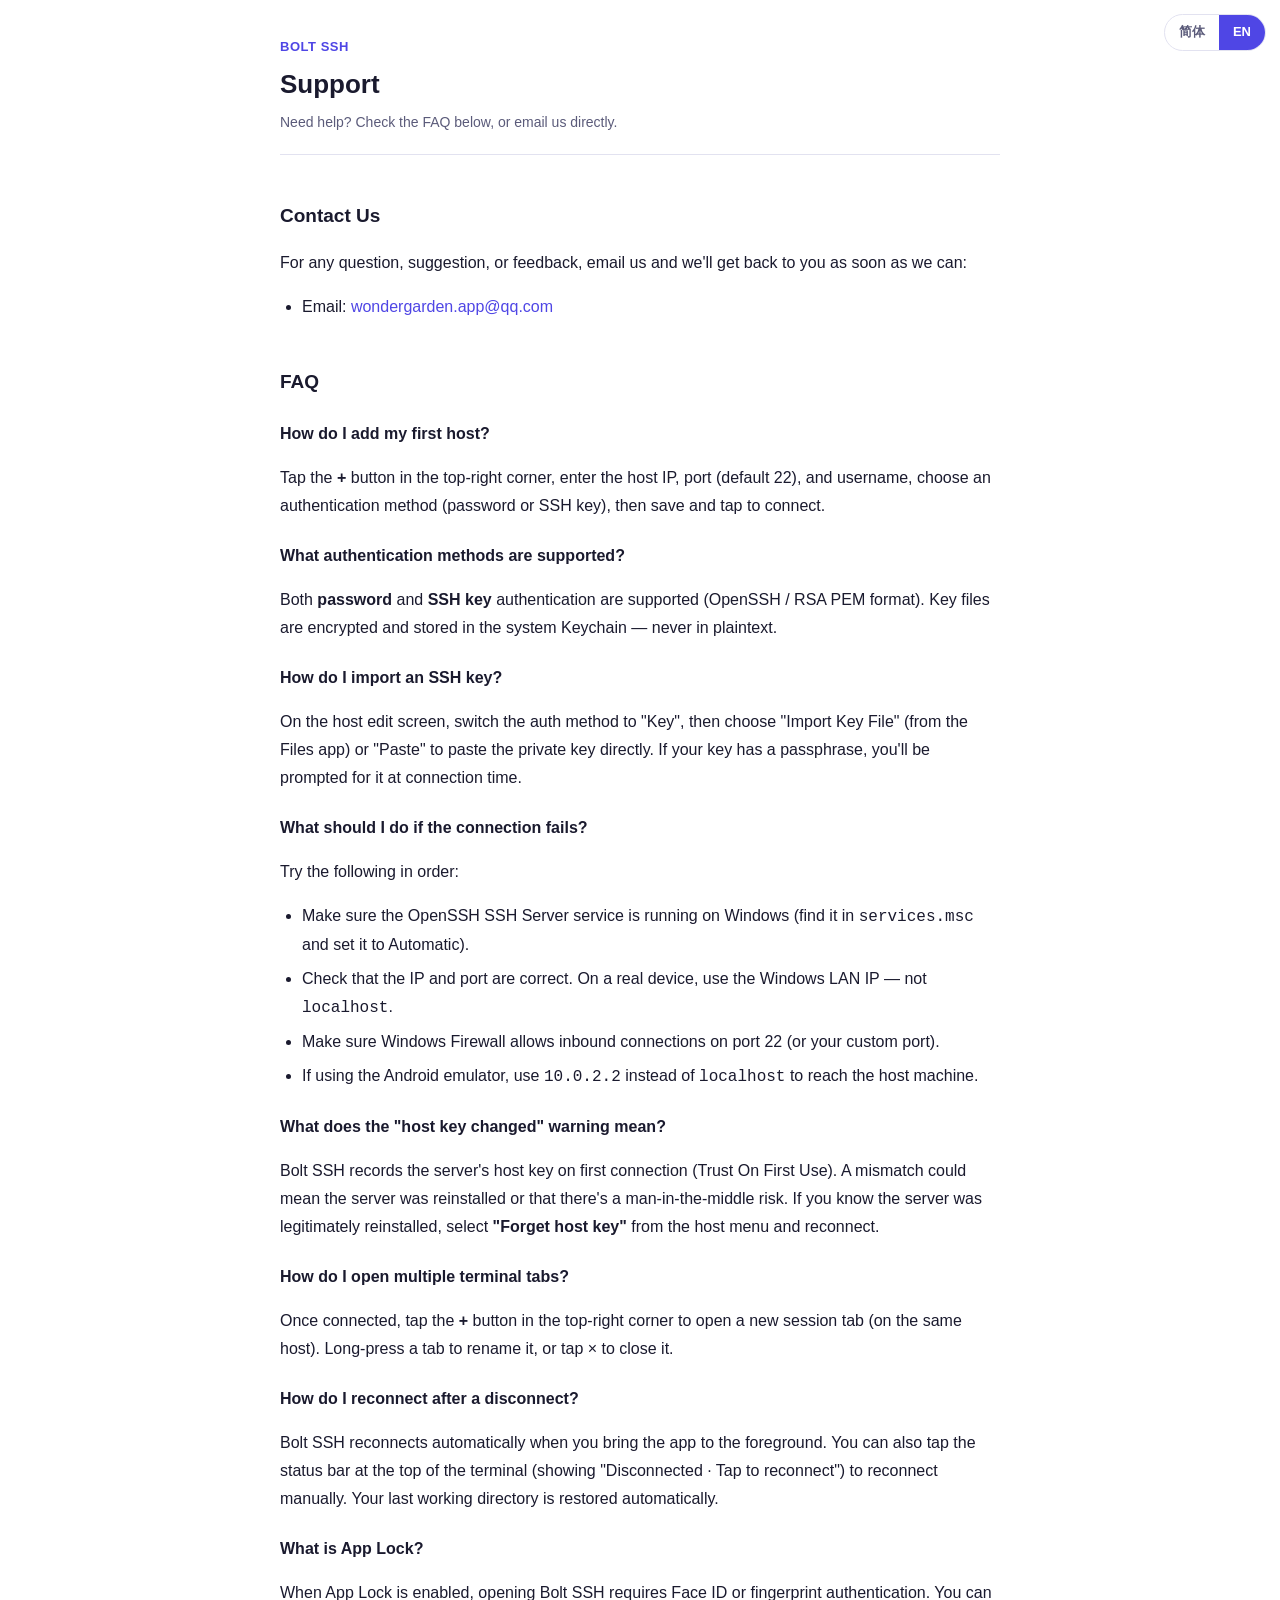
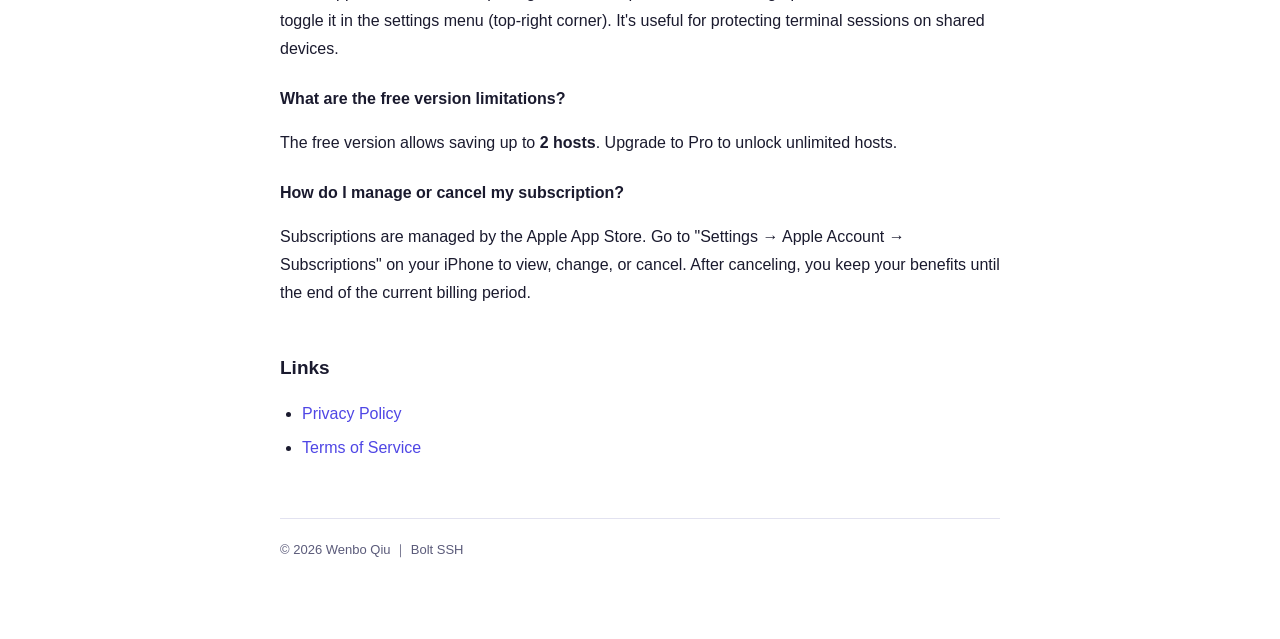
==== support.html @ b49fdead "feat: 初始化支持页——FAQ（中文 / English） Co-Authored-By: Claude Sonnet 4.6 <noreply@anthropic.com>" ====
<!DOCTYPE html>
<html lang="zh-Hans">
<head>
  <meta charset="UTF-8" />
  <meta name="viewport" content="width=device-width, initial-scale=1.0" />
  <meta name="robots" content="index,follow" />
  <title>Bolt SSH — 技术支持 / Support</title>
  <link rel="stylesheet" href="shared/base.css" />
  <style>
    .lang-switch {
      position: fixed; top: 14px; right: 14px; z-index: 20;
      display: inline-flex; background: var(--bg); border: 1px solid var(--border);
      border-radius: 999px; overflow: hidden; font-size: 13px; font-weight: 600;
    }
    .lang-switch button { border: none; background: transparent; color: var(--fg-muted); padding: 6px 14px; cursor: pointer; font: inherit; }
    .lang-switch button.on { background: var(--accent); color: #fff; }
    .lang-hans, .lang-en { display: none; }
    body.l-hans .lang-hans { display: inline; }
    body.l-en   .lang-en   { display: inline; }
    .faq-q { font-weight: 600; margin: 22px 0 6px; }
  </style>
</head>
<body class="l-hans">
  <div class="lang-switch">
    <button data-lang="hans" class="on">简体</button>
    <button data-lang="en">EN</button>
  </div>

  <div class="wrap">
    <header class="doc-header">
      <span class="app">Bolt SSH</span>
      <h1>
        <span class="lang-hans">技术支持</span>
        <span class="lang-en">Support</span>
      </h1>
      <p class="meta">
        <span class="lang-hans">需要帮助吗？先看下方常见问题，或直接写信给我们。</span>
        <span class="lang-en">Need help? Check the FAQ below, or email us directly.</span>
      </p>
    </header>

    <h2>
      <span class="lang-hans">联系我们</span>
      <span class="lang-en">Contact Us</span>
    </h2>
    <p>
      <span class="lang-hans">任何问题、建议或意见，欢迎来信，我们会尽快回复：</span>
      <span class="lang-en">For any question, suggestion, or feedback, email us and we'll get back to you as soon as we can:</span>
    </p>
    <ul>
      <li>Email: <a href="mailto:wondergarden.app@qq.com">wondergarden.app@qq.com</a></li>
    </ul>

    <h2>
      <span class="lang-hans">常见问题</span>
      <span class="lang-en">FAQ</span>
    </h2>

    <p class="faq-q">
      <span class="lang-hans">如何添加第一台主机？</span>
      <span class="lang-en">How do I add my first host?</span>
    </p>
    <p>
      <span class="lang-hans">点击右上角 <strong>+</strong> 按钮，填写主机 IP 地址、端口（默认 22）和用户名，选择认证方式（密码或 SSH 密钥），保存后即可点击连接。</span>
      <span class="lang-en">Tap the <strong>+</strong> button in the top-right corner, enter the host IP, port (default 22), and username, choose an authentication method (password or SSH key), then save and tap to connect.</span>
    </p>

    <p class="faq-q">
      <span class="lang-hans">支持哪些认证方式？</span>
      <span class="lang-en">What authentication methods are supported?</span>
    </p>
    <p>
      <span class="lang-hans">支持<strong>密码认证</strong>和 <strong>SSH 密钥认证</strong>（OpenSSH / RSA PEM 格式）。密钥文件加密存储在系统 Keychain 中，不会以明文保存。</span>
      <span class="lang-en">Both <strong>password</strong> and <strong>SSH key</strong> authentication are supported (OpenSSH / RSA PEM format). Key files are encrypted and stored in the system Keychain — never in plaintext.</span>
    </p>

    <p class="faq-q">
      <span class="lang-hans">如何导入 SSH 密钥？</span>
      <span class="lang-en">How do I import an SSH key?</span>
    </p>
    <p>
      <span class="lang-hans">进入主机编辑页，将认证方式切换为"密钥"，然后选择"导入密钥文件"（支持从文件 App 导入），或选择"粘贴"直接粘贴私钥内容。如果密钥设有口令，连接时会提示输入。</span>
      <span class="lang-en">On the host edit screen, switch the auth method to "Key", then choose "Import Key File" (from the Files app) or "Paste" to paste the private key directly. If your key has a passphrase, you'll be prompted for it at connection time.</span>
    </p>

    <p class="faq-q">
      <span class="lang-hans">连接失败怎么办？</span>
      <span class="lang-en">What should I do if the connection fails?</span>
    </p>
    <p>
      <span class="lang-hans">请按以下顺序检查：</span>
      <span class="lang-en">Try the following in order:</span>
    </p>
    <ul>
      <li>
        <span class="lang-hans">确认 Windows 端 OpenSSH 服务已启动（<code>services.msc</code> 中找到"OpenSSH SSH Server"并设为自动）。</span>
        <span class="lang-en">Make sure the OpenSSH SSH Server service is running on Windows (find it in <code>services.msc</code> and set it to Automatic).</span>
      </li>
      <li>
        <span class="lang-hans">确认 IP 地址和端口填写正确；真机连接局域网时请填 Windows 的局域网 IP，不要用 <code>localhost</code>。</span>
        <span class="lang-en">Check that the IP and port are correct. On a real device, use the Windows LAN IP — not <code>localhost</code>.</span>
      </li>
      <li>
        <span class="lang-hans">确认 Windows 防火墙允许 22 端口（或你自定义的端口）的入站连接。</span>
        <span class="lang-en">Make sure Windows Firewall allows inbound connections on port 22 (or your custom port).</span>
      </li>
      <li>
        <span class="lang-hans">模拟器连接宿主机请使用 <code>10.0.2.2</code> 而非 <code>localhost</code>。</span>
        <span class="lang-en">If using the Android emulator, use <code>10.0.2.2</code> instead of <code>localhost</code> to reach the host machine.</span>
      </li>
    </ul>

    <p class="faq-q">
      <span class="lang-hans">出现"主机密钥已变更"警告是什么意思？</span>
      <span class="lang-en">What does the "host key changed" warning mean?</span>
    </p>
    <p>
      <span class="lang-hans">Bolt SSH 在首次连接时会记录服务器的主机密钥（TOFU 机制）。如果密钥与之前不符，可能意味着服务器被重装或存在中间人风险。若你确认服务端刚刚重装过，请在主机菜单选择<strong>「忘记主机密钥」</strong>后重新连接。</span>
      <span class="lang-en">Bolt SSH records the server's host key on first connection (Trust On First Use). A mismatch could mean the server was reinstalled or that there's a man-in-the-middle risk. If you know the server was legitimately reinstalled, select <strong>"Forget host key"</strong> from the host menu and reconnect.</span>
    </p>

    <p class="faq-q">
      <span class="lang-hans">如何开启多个终端标签？</span>
      <span class="lang-en">How do I open multiple terminal tabs?</span>
    </p>
    <p>
      <span class="lang-hans">连接成功后，点击右上角 <strong>+</strong> 按钮即可新开一个会话标签（连接同一台主机）。长按标签可重命名，点击 × 关闭。</span>
      <span class="lang-en">Once connected, tap the <strong>+</strong> button in the top-right corner to open a new session tab (on the same host). Long-press a tab to rename it, or tap × to close it.</span>
    </p>

    <p class="faq-q">
      <span class="lang-hans">断开后如何重连？</span>
      <span class="lang-en">How do I reconnect after a disconnect?</span>
    </p>
    <p>
      <span class="lang-hans">切回 App 前台时会自动重连。也可点击终端顶部的状态栏（显示"已断开 · 点此重连"）手动触发。重连后会自动恢复到上次所在的工作目录。</span>
      <span class="lang-en">Bolt SSH reconnects automatically when you bring the app to the foreground. You can also tap the status bar at the top of the terminal (showing "Disconnected · Tap to reconnect") to reconnect manually. Your last working directory is restored automatically.</span>
    </p>

    <p class="faq-q">
      <span class="lang-hans">什么是应用锁？</span>
      <span class="lang-en">What is App Lock?</span>
    </p>
    <p>
      <span class="lang-hans">应用锁开启后，每次打开 Bolt SSH 需通过 Face ID 或指纹验证。可在右上角设置菜单中开启或关闭。适合在共享设备上保护终端会话不被他人查看。</span>
      <span class="lang-en">When App Lock is enabled, opening Bolt SSH requires Face ID or fingerprint authentication. You can toggle it in the settings menu (top-right corner). It's useful for protecting terminal sessions on shared devices.</span>
    </p>

    <p class="faq-q">
      <span class="lang-hans">免费版有什么限制？</span>
      <span class="lang-en">What are the free version limitations?</span>
    </p>
    <p>
      <span class="lang-hans">免费版最多保存 <strong>2 台主机</strong>。如需管理更多主机，可升级至 Pro 版本解锁无限主机。</span>
      <span class="lang-en">The free version allows saving up to <strong>2 hosts</strong>. Upgrade to Pro to unlock unlimited hosts.</span>
    </p>

    <p class="faq-q">
      <span class="lang-hans">如何管理或取消订阅？</span>
      <span class="lang-en">How do I manage or cancel my subscription?</span>
    </p>
    <p>
      <span class="lang-hans">订阅由 Apple App Store 管理。请前往 iPhone 的「设置 → Apple 账户 → 订阅」中查看、变更或取消。取消后仍可使用已付费周期内的权益至到期为止。</span>
      <span class="lang-en">Subscriptions are managed by the Apple App Store. Go to "Settings → Apple Account → Subscriptions" on your iPhone to view, change, or cancel. After canceling, you keep your benefits until the end of the current billing period.</span>
    </p>

    <h2>
      <span class="lang-hans">相关链接</span>
      <span class="lang-en">Links</span>
    </h2>
    <ul>
      <li><a href="privacy.html">
        <span class="lang-hans">隐私政策</span>
        <span class="lang-en">Privacy Policy</span>
      </a></li>
      <li><a href="terms.html">
        <span class="lang-hans">服务条款</span>
        <span class="lang-en">Terms of Service</span>
      </a></li>
    </ul>

    <footer class="doc-footer">
      © 2026 Wenbo Qiu ｜ Bolt SSH
    </footer>
  </div>

  <script>
    const btns = [...document.querySelectorAll(".lang-switch button")];
    function setLang(lang) {
      document.body.className = "l-" + lang;
      document.documentElement.lang = lang === "en" ? "en" : "zh-Hans";
      btns.forEach(b => b.classList.toggle("on", b.dataset.lang === lang));
    }
    btns.forEach(b => b.addEventListener("click", () => setLang(b.dataset.lang)));
    const nav = (navigator.language || "").toLowerCase();
    setLang(nav.startsWith("zh") ? "hans" : "en");
  </script>
</body>
</html>
---- shared/base.css ----
/* Bolt SSH 共享基础样式 */
:root {
  --fg: #1a1a2e;
  --fg-muted: #5b5b7a;
  --bg: #ffffff;
  --bg-soft: #f4f4fb;
  --accent: #4f46e5;
  --border: #e2e2f0;
  --max-width: 760px;
}

* { box-sizing: border-box; }

html { -webkit-text-size-adjust: 100%; }

body {
  margin: 0;
  color: var(--fg);
  background: var(--bg);
  font-family: -apple-system, BlinkMacSystemFont, "Segoe UI", "PingFang SC",
    "Hiragino Sans GB", "Microsoft YaHei", Roboto, Helvetica, Arial, sans-serif;
  font-size: 16px;
  line-height: 1.75;
  -webkit-font-smoothing: antialiased;
}

.wrap {
  max-width: var(--max-width);
  margin: 0 auto;
  padding: 32px 20px 80px;
}

header.doc-header {
  margin-bottom: 32px;
  padding-bottom: 20px;
  border-bottom: 1px solid var(--border);
}

header.doc-header .app {
  display: inline-block;
  font-size: 13px;
  font-weight: 600;
  letter-spacing: 0.04em;
  color: var(--accent);
  text-transform: uppercase;
  margin-bottom: 8px;
}

h1 { font-size: 26px; line-height: 1.35; margin: 0 0 8px; }
h2 {
  font-size: 19px;
  margin: 40px 0 12px;
  padding-top: 4px;
}
h3 { font-size: 16px; margin: 24px 0 8px; }

.meta { color: var(--fg-muted); font-size: 14px; margin: 4px 0 0; }

p, li { color: var(--fg); }
ul, ol { padding-left: 22px; }
li { margin: 6px 0; }

a { color: var(--accent); text-decoration: none; }
a:hover { text-decoration: underline; }

table {
  width: 100%;
  border-collapse: collapse;
  margin: 16px 0;
  font-size: 14.5px;
}
th, td {
  border: 1px solid var(--border);
  padding: 10px 12px;
  text-align: left;
  vertical-align: top;
}
th { background: var(--bg-soft); font-weight: 600; }

.note {
  background: var(--bg-soft);
  border-left: 3px solid var(--accent);
  padding: 12px 16px;
  border-radius: 6px;
  margin: 16px 0;
  font-size: 14.5px;
  color: var(--fg-muted);
}

footer.doc-footer {
  margin-top: 56px;
  padding-top: 20px;
  border-top: 1px solid var(--border);
  color: var(--fg-muted);
  font-size: 13px;
}

@media (prefers-color-scheme: dark) {
  :root {
    --fg: #e4e4f0;
    --fg-muted: #9898b8;
    --bg: #13131f;
    --bg-soft: #1e1e30;
    --border: #2e2e48;
  }
}
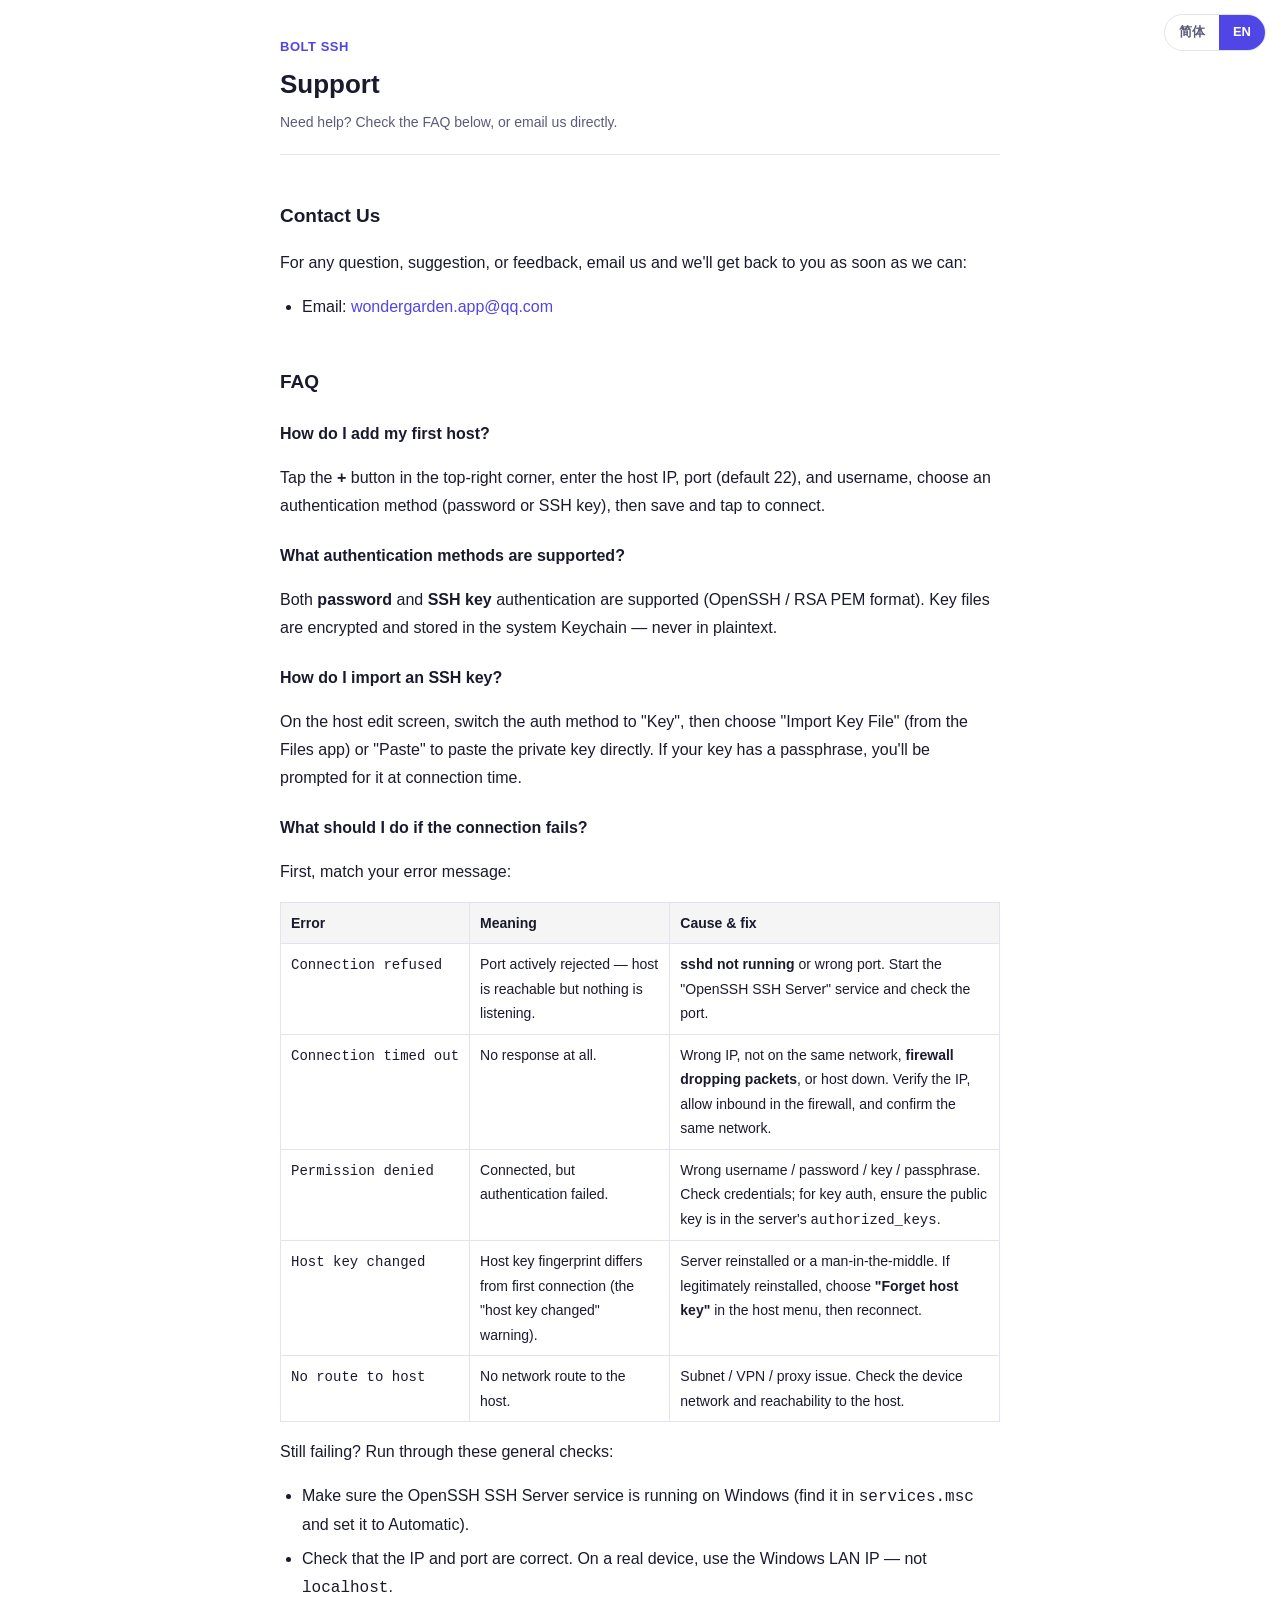
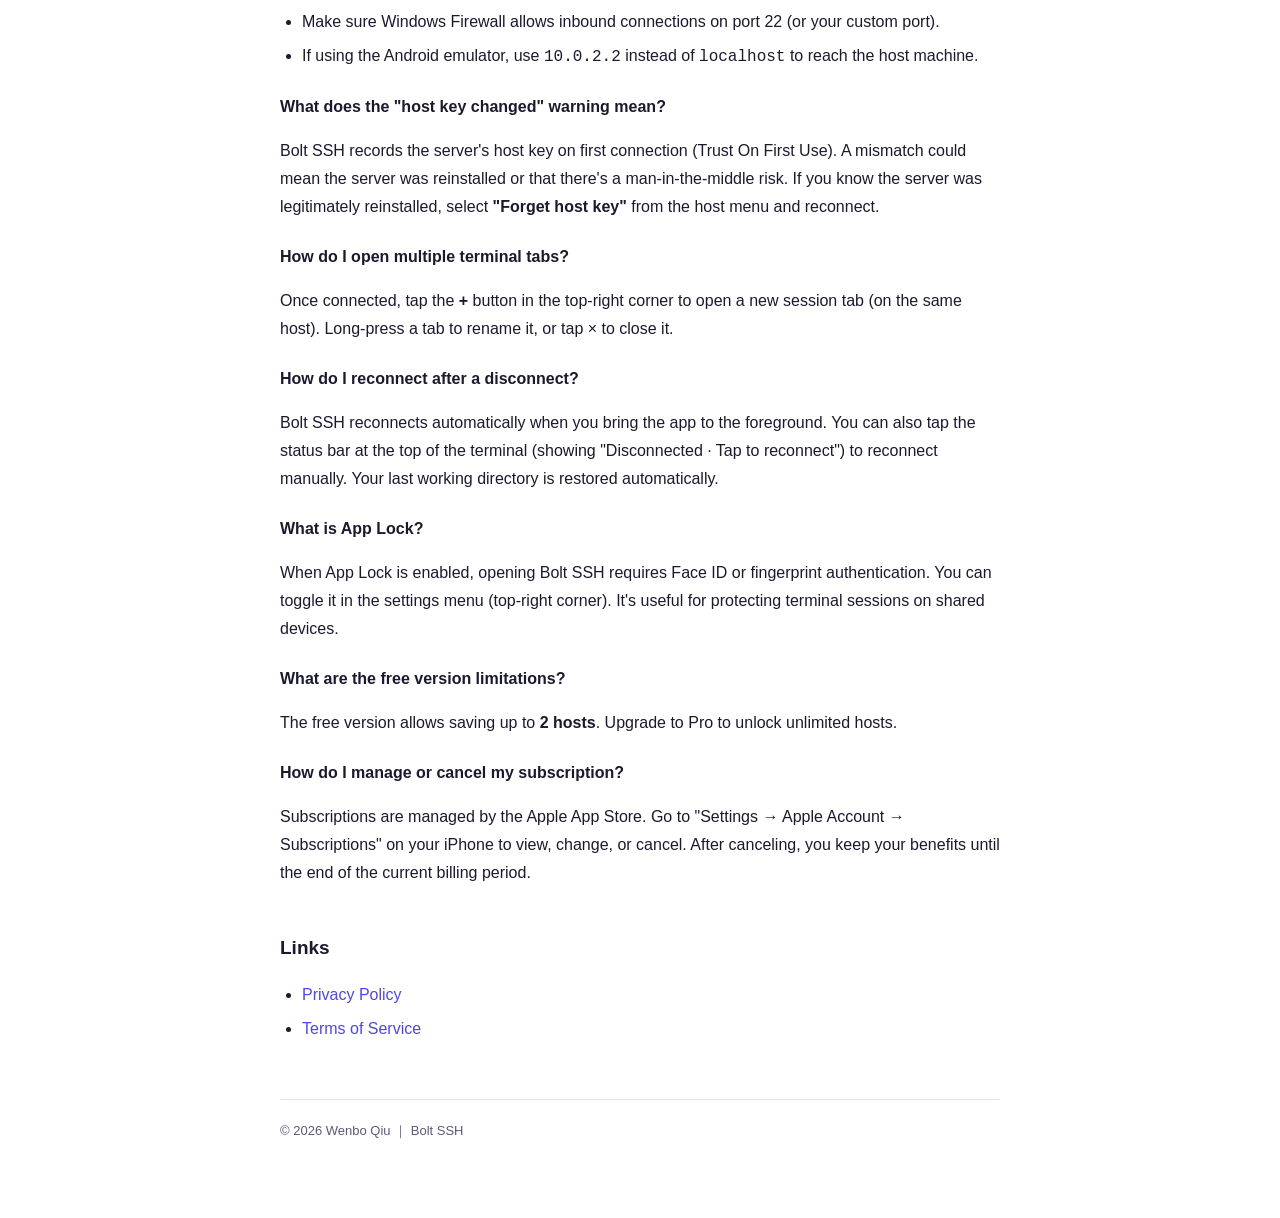
==== commit e8a258ce: "feat(faq): 连接失败条目补"报错→原因"对照表（中英） 新增 Connection refused / timed out / Permission denied / Host key ch" ====
--- a/support.html
+++ b/support.html
@@ -18,6 +18,10 @@
     body.l-hans .lang-hans { display: inline; }
     body.l-en   .lang-en   { display: inline; }
     .faq-q { font-weight: 600; margin: 22px 0 6px; }
+    .err-table { width: 100%; border-collapse: collapse; margin: 12px 0; font-size: 14px; }
+    .err-table th, .err-table td { border: 1px solid var(--border); padding: 8px 10px; text-align: left; vertical-align: top; }
+    .err-table th { background: rgba(127,127,127,.08); font-weight: 600; }
+    .err-table code { white-space: nowrap; }
   </style>
 </head>
 <body class="l-hans">
@@ -88,8 +92,78 @@
       <span class="lang-en">What should I do if the connection fails?</span>
     </p>
     <p>
-      <span class="lang-hans">请按以下顺序检查：</span>
-      <span class="lang-en">Try the following in order:</span>
+      <span class="lang-hans">先按报错信息对号入座：</span>
+      <span class="lang-en">First, match your error message:</span>
+    </p>
+    <table class="err-table">
+      <thead>
+        <tr>
+          <th><span class="lang-hans">报错信息</span><span class="lang-en">Error</span></th>
+          <th><span class="lang-hans">含义</span><span class="lang-en">Meaning</span></th>
+          <th><span class="lang-hans">主因与处理</span><span class="lang-en">Cause &amp; fix</span></th>
+        </tr>
+      </thead>
+      <tbody>
+        <tr>
+          <td><code>Connection refused</code></td>
+          <td>
+            <span class="lang-hans">端口被拒——机器可达，但没有服务在监听。</span>
+            <span class="lang-en">Port actively rejected — host is reachable but nothing is listening.</span>
+          </td>
+          <td>
+            <span class="lang-hans"><strong>sshd 未运行</strong>或端口填错。启动"OpenSSH SSH Server"服务，核对端口。</span>
+            <span class="lang-en"><strong>sshd not running</strong> or wrong port. Start the "OpenSSH SSH Server" service and check the port.</span>
+          </td>
+        </tr>
+        <tr>
+          <td><code>Connection timed out</code></td>
+          <td>
+            <span class="lang-hans">完全没有响应。</span>
+            <span class="lang-en">No response at all.</span>
+          </td>
+          <td>
+            <span class="lang-hans">IP 错、不在同一网络、<strong>防火墙静默丢包</strong>或主机关机。核对 IP、放行防火墙入站、确认同一网络。</span>
+            <span class="lang-en">Wrong IP, not on the same network, <strong>firewall dropping packets</strong>, or host down. Verify the IP, allow inbound in the firewall, and confirm the same network.</span>
+          </td>
+        </tr>
+        <tr>
+          <td><code>Permission denied</code></td>
+          <td>
+            <span class="lang-hans">已连上，但认证失败。</span>
+            <span class="lang-en">Connected, but authentication failed.</span>
+          </td>
+          <td>
+            <span class="lang-hans">用户名/密码/密钥或口令不对。核对凭据；密钥认证需确认公钥已加入服务器的 <code>authorized_keys</code>。</span>
+            <span class="lang-en">Wrong username / password / key / passphrase. Check credentials; for key auth, ensure the public key is in the server's <code>authorized_keys</code>.</span>
+          </td>
+        </tr>
+        <tr>
+          <td><code>Host key changed</code></td>
+          <td>
+            <span class="lang-hans">主机密钥指纹与首次记录不符（即"主机密钥已变更"警告）。</span>
+            <span class="lang-en">Host key fingerprint differs from first connection (the "host key changed" warning).</span>
+          </td>
+          <td>
+            <span class="lang-hans">服务器重装或存在中间人。确认合法重装后，在主机菜单选<strong>「忘记主机密钥」</strong>再连。</span>
+            <span class="lang-en">Server reinstalled or a man-in-the-middle. If legitimately reinstalled, choose <strong>"Forget host key"</strong> in the host menu, then reconnect.</span>
+          </td>
+        </tr>
+        <tr>
+          <td><code>No route to host</code></td>
+          <td>
+            <span class="lang-hans">网络路由不通。</span>
+            <span class="lang-en">No network route to the host.</span>
+          </td>
+          <td>
+            <span class="lang-hans">网段 / VPN / 代理问题。检查设备网络与到主机的可达性。</span>
+            <span class="lang-en">Subnet / VPN / proxy issue. Check the device network and reachability to the host.</span>
+          </td>
+        </tr>
+      </tbody>
+    </table>
+    <p>
+      <span class="lang-hans">仍连不上，再按以下通用项排查：</span>
+      <span class="lang-en">Still failing? Run through these general checks:</span>
     </p>
     <ul>
       <li>
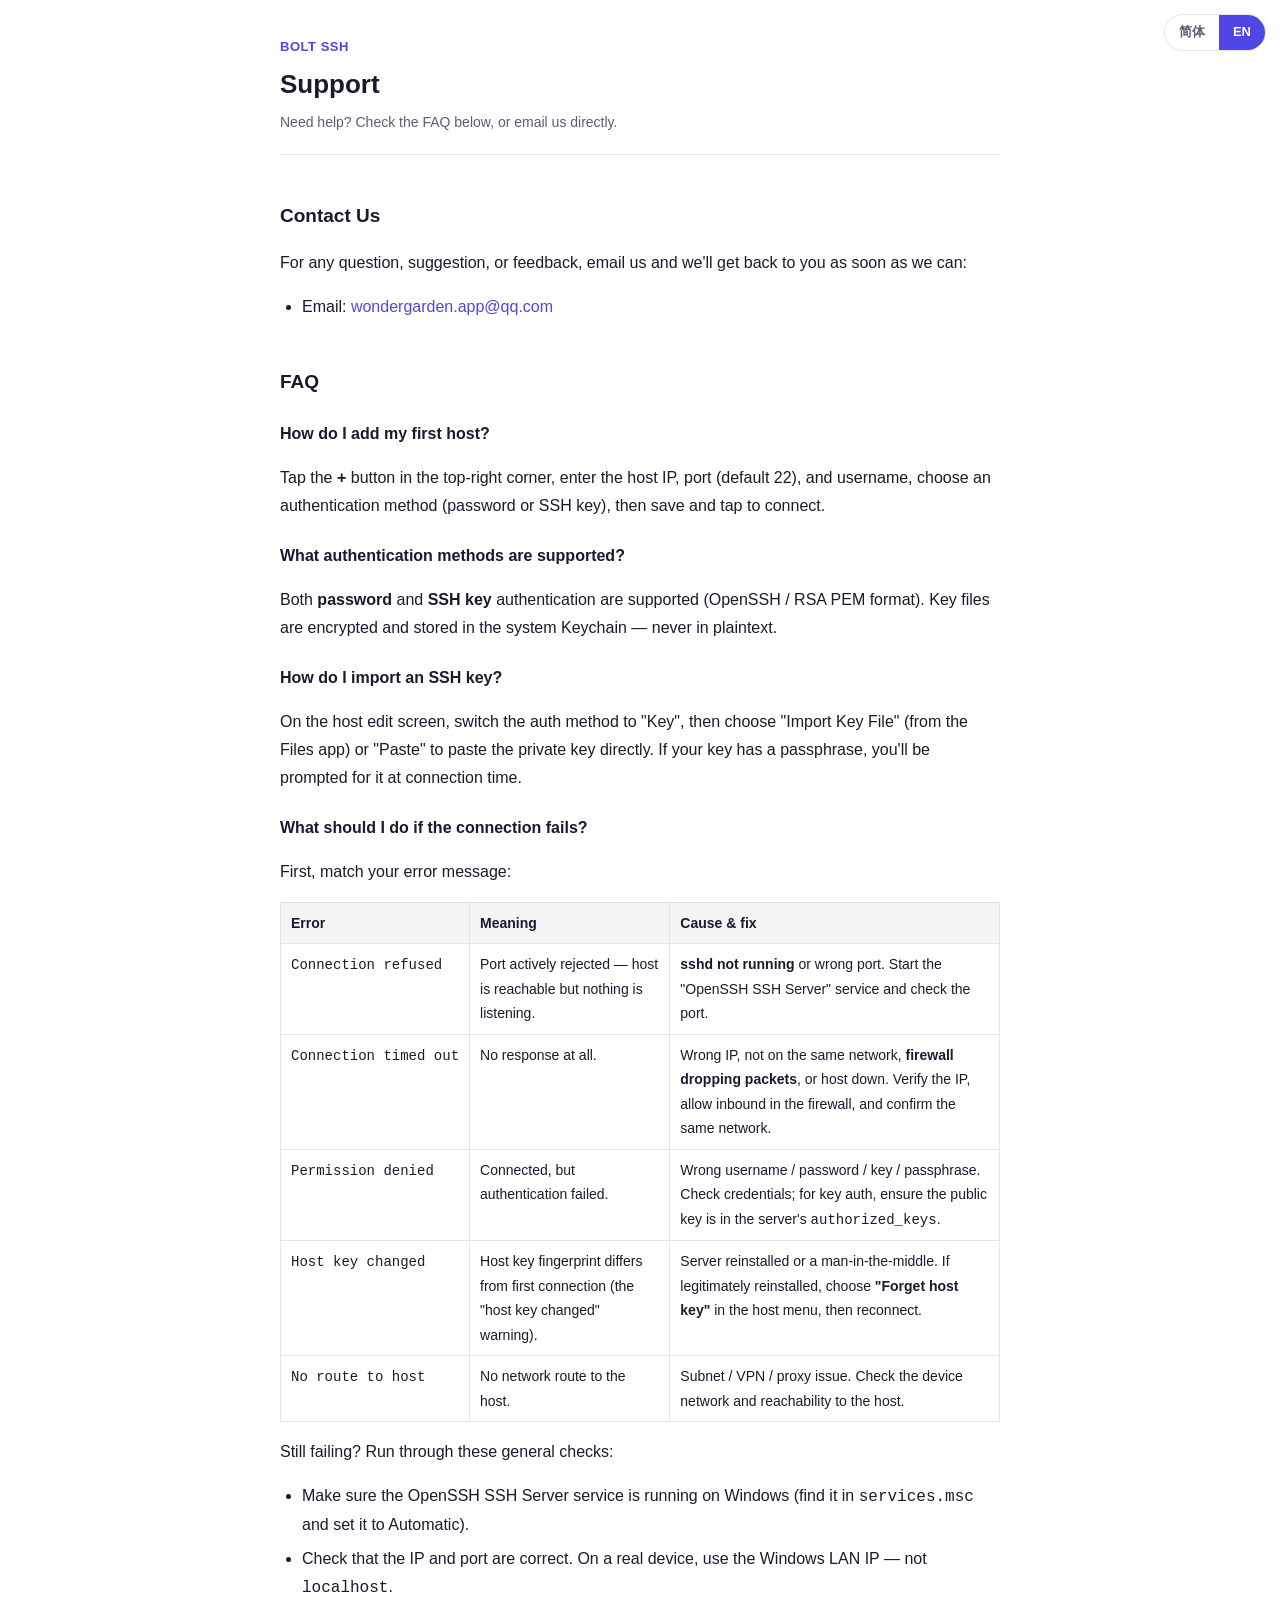
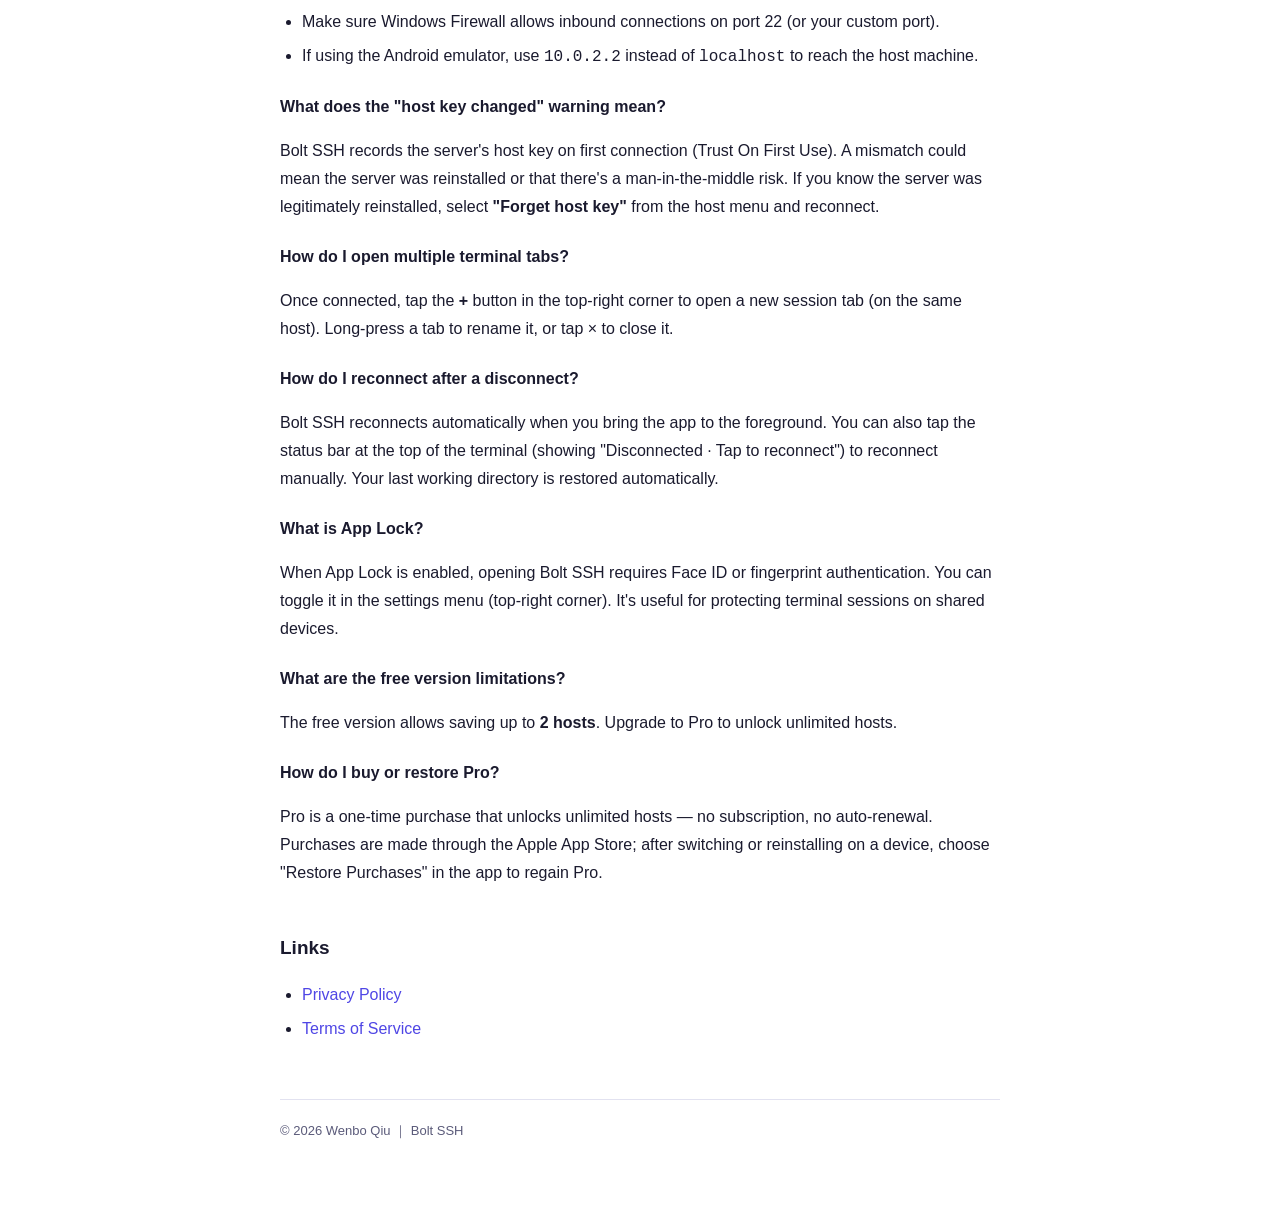
==== commit e51220d1: "docs: Pro 措辞由订阅改为一次性买断，对齐定价决策 terms §2、privacy 第三方表、FAQ 全部改为一次性购买（恢复购买而非取消订阅）； privacy 中英数据存放地对齐（补 m" ====
--- a/support.html
+++ b/support.html
@@ -230,12 +230,12 @@
     </p>
 
     <p class="faq-q">
-      <span class="lang-hans">如何管理或取消订阅？</span>
-      <span class="lang-en">How do I manage or cancel my subscription?</span>
-    </p>
-    <p>
-      <span class="lang-hans">订阅由 Apple App Store 管理。请前往 iPhone 的「设置 → Apple 账户 → 订阅」中查看、变更或取消。取消后仍可使用已付费周期内的权益至到期为止。</span>
-      <span class="lang-en">Subscriptions are managed by the Apple App Store. Go to "Settings → Apple Account → Subscriptions" on your iPhone to view, change, or cancel. After canceling, you keep your benefits until the end of the current billing period.</span>
+      <span class="lang-hans">如何购买或恢复 Pro？</span>
+      <span class="lang-en">How do I buy or restore Pro?</span>
+    </p>
+    <p>
+      <span class="lang-hans">Pro 为一次性购买（买断），解锁无限主机，无需订阅、不会自动续费。购买通过 Apple App Store 完成；更换或重装设备后，在应用内选择「恢复购买」即可重新获得 Pro 权益。</span>
+      <span class="lang-en">Pro is a one-time purchase that unlocks unlimited hosts — no subscription, no auto-renewal. Purchases are made through the Apple App Store; after switching or reinstalling on a device, choose "Restore Purchases" in the app to regain Pro.</span>
     </p>
 
     <h2>
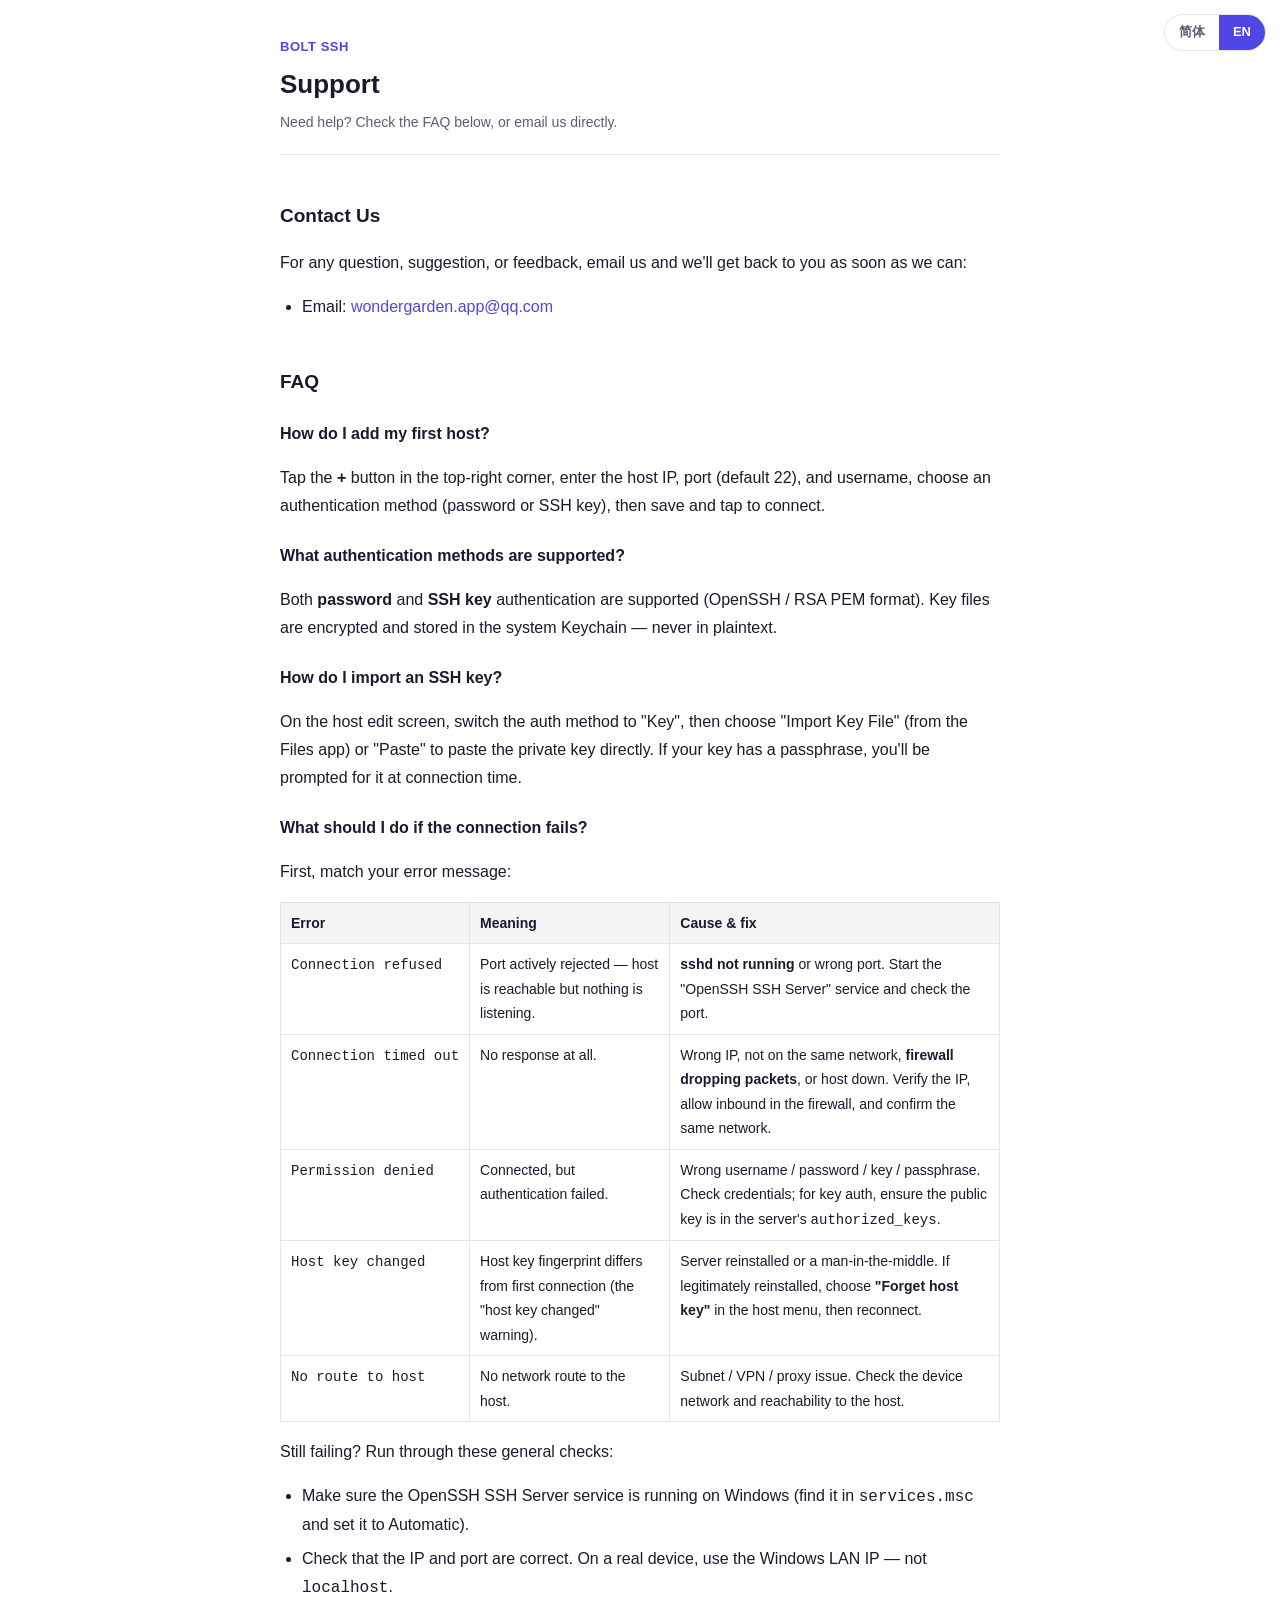
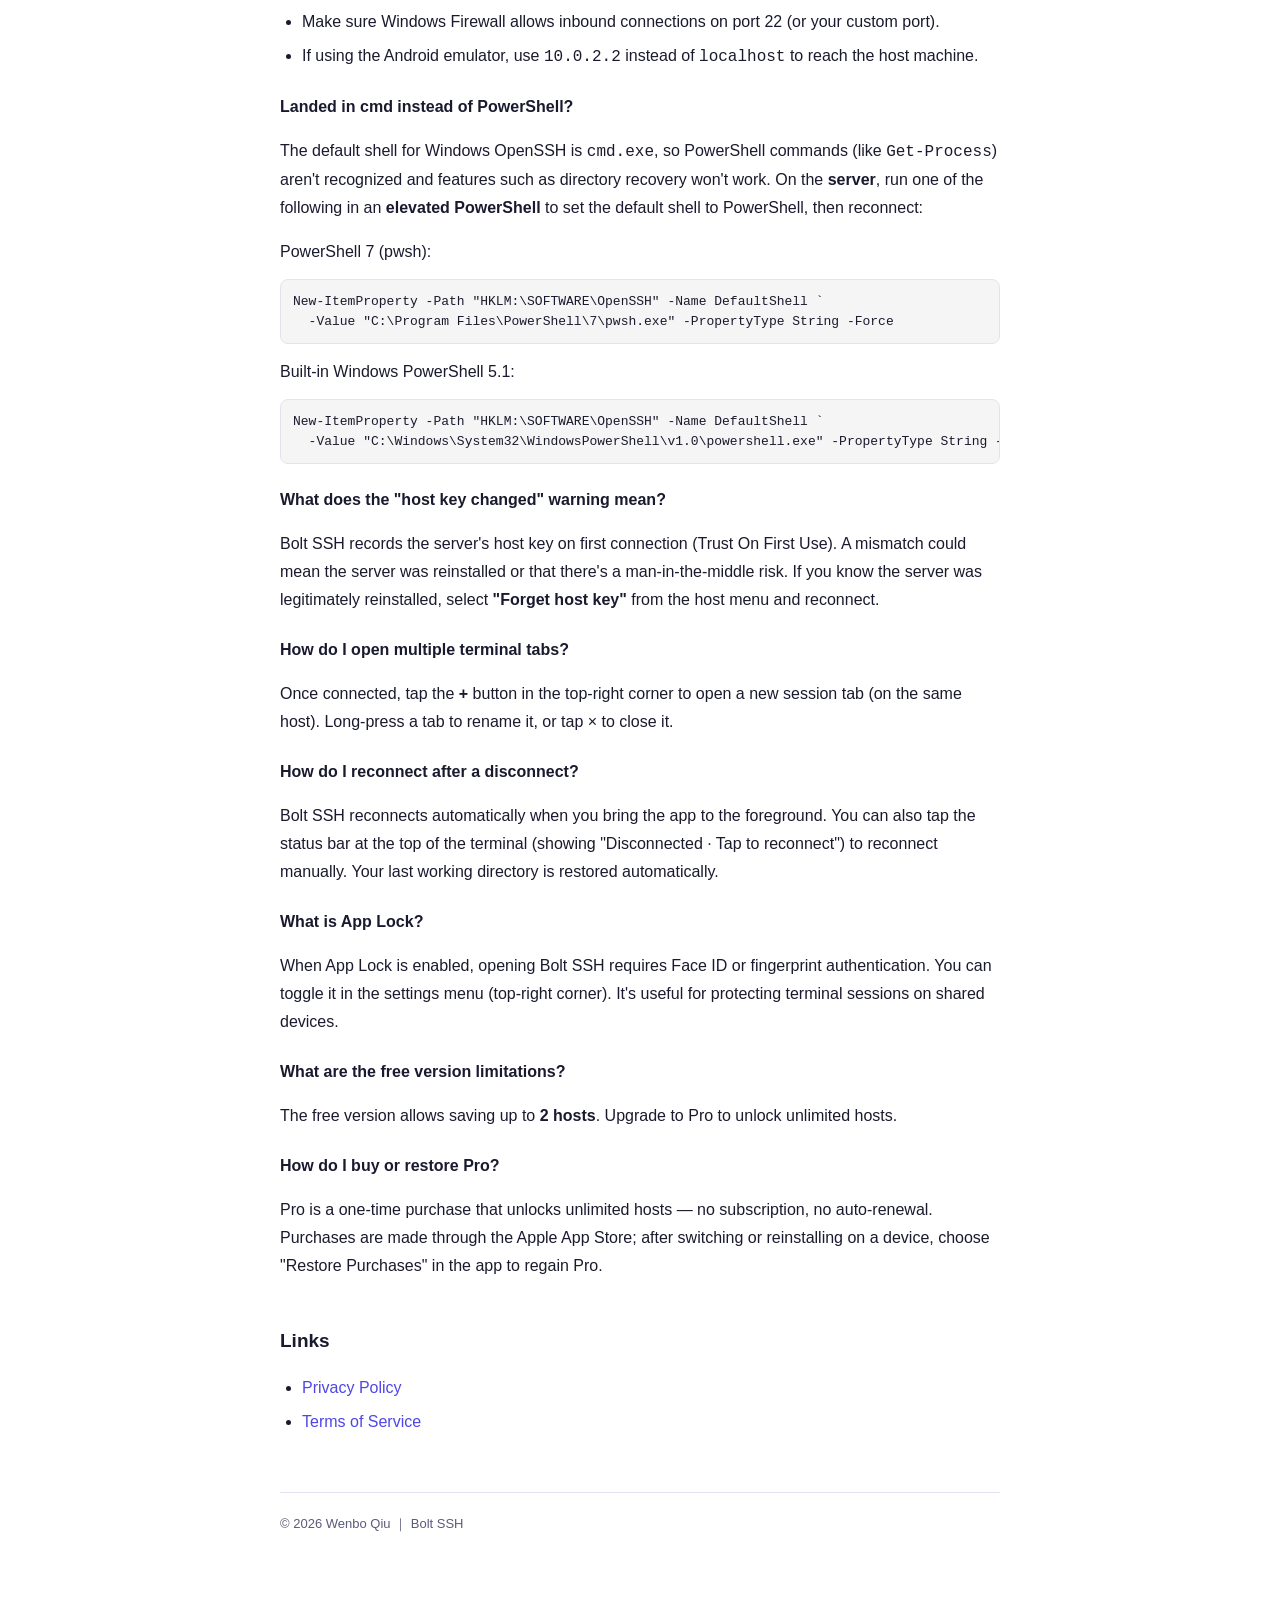
==== commit 8de758b7: "feat(faq): 新增"连上是 cmd 不是 PowerShell"条目（中英） Windows OpenSSH 默认丢进 cmd.exe，PowerShell 命令不识别、目录恢复等失效； 给出" ====
--- a/support.html
+++ b/support.html
@@ -185,6 +185,21 @@
     </ul>
 
     <p class="faq-q">
+      <span class="lang-hans">连上后是 cmd 不是 PowerShell 怎么办？</span>
+      <span class="lang-en">Landed in cmd instead of PowerShell?</span>
+    </p>
+    <p>
+      <span class="lang-hans">Windows OpenSSH 的默认 shell 是 <code>cmd.exe</code>，所以 PowerShell 命令（如 <code>Get-Process</code>）不被识别，目录恢复、预测建议等功能也不生效。在<strong>服务器上</strong>用<strong>管理员 PowerShell</strong> 执行下面任一条，把默认 shell 改成 PowerShell，然后重新连接：</span>
+      <span class="lang-en">The default shell for Windows OpenSSH is <code>cmd.exe</code>, so PowerShell commands (like <code>Get-Process</code>) aren't recognized and features such as directory recovery won't work. On the <strong>server</strong>, run one of the following in an <strong>elevated PowerShell</strong> to set the default shell to PowerShell, then reconnect:</span>
+    </p>
+    <p style="margin:14px 0 6px;"><span class="lang-hans">PowerShell 7（pwsh）：</span><span class="lang-en">PowerShell 7 (pwsh):</span></p>
+    <pre style="overflow-x:auto; padding:12px; border:1px solid var(--border); border-radius:8px; background:rgba(127,127,127,.08); font-size:13px; line-height:1.5;"><code>New-ItemProperty -Path "HKLM:\SOFTWARE\OpenSSH" -Name DefaultShell `
+  -Value "C:\Program Files\PowerShell\7\pwsh.exe" -PropertyType String -Force</code></pre>
+    <p style="margin:14px 0 6px;"><span class="lang-hans">Windows 自带 PowerShell 5.1：</span><span class="lang-en">Built-in Windows PowerShell 5.1:</span></p>
+    <pre style="overflow-x:auto; padding:12px; border:1px solid var(--border); border-radius:8px; background:rgba(127,127,127,.08); font-size:13px; line-height:1.5;"><code>New-ItemProperty -Path "HKLM:\SOFTWARE\OpenSSH" -Name DefaultShell `
+  -Value "C:\Windows\System32\WindowsPowerShell\v1.0\powershell.exe" -PropertyType String -Force</code></pre>
+
+    <p class="faq-q">
       <span class="lang-hans">出现"主机密钥已变更"警告是什么意思？</span>
       <span class="lang-en">What does the "host key changed" warning mean?</span>
     </p>
